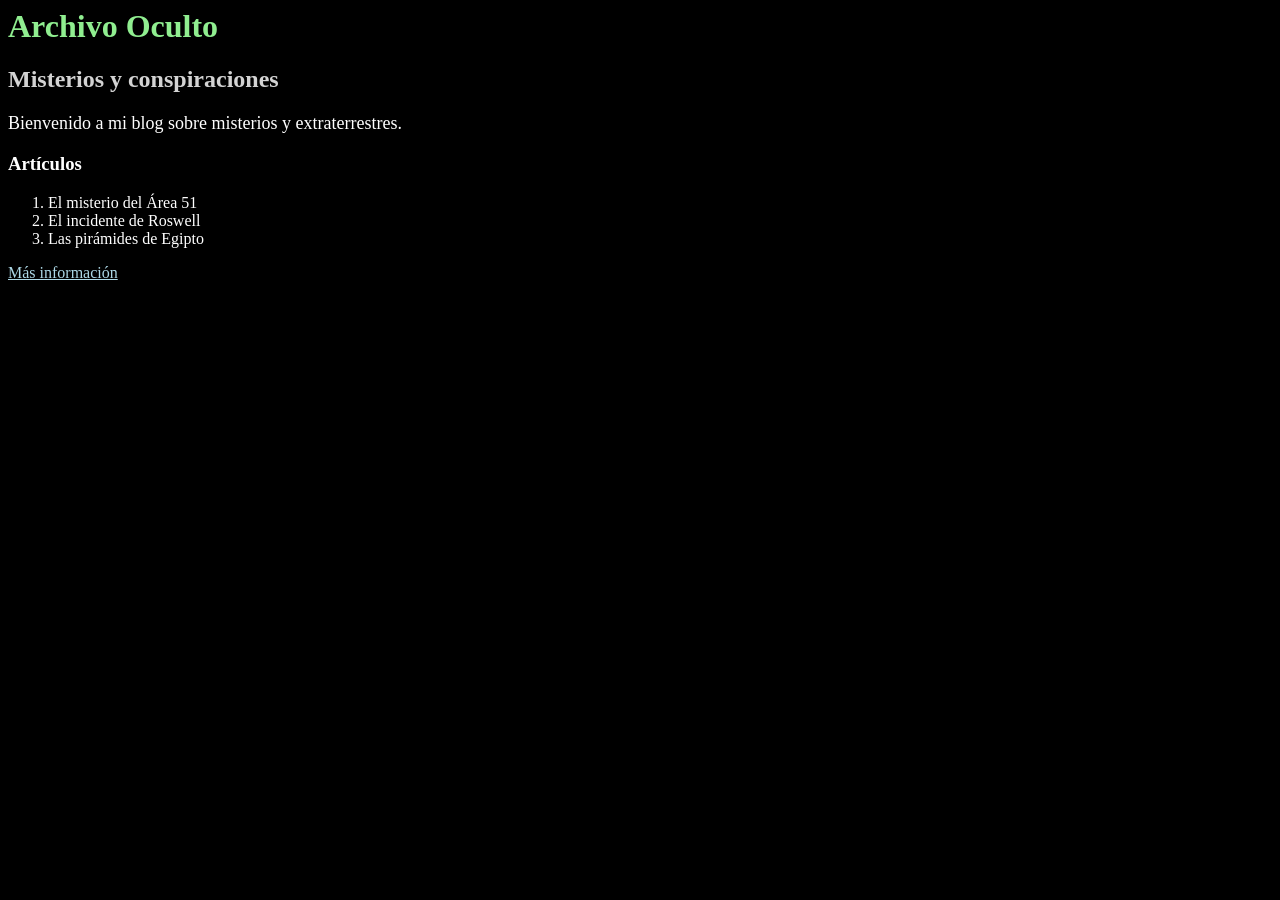
==== index.html @ ccd9ec11 "primer commit" ====
<html>
    <head>
        <link rel="stylesheet" href="styles.css">
    </head>

    <body>
        <h1>Archivo Oculto</h1>
        <h2>Misterios y conspiraciones</h2>

        <p>Bienvenido a mi blog sobre misterios y extraterrestres.</p>

        <h3>Artículos</h3>
        <ol>
            <li>El misterio del Área 51</li>
            <li>El incidente de Roswell</li>
            <li>Las pirámides de Egipto</li>
        </ol>

        <a href="https://www.wikipedia.org">Más información</a>
    </body>
</html>
---- styles.css ----
body {
    background-color: black;
    color: white;
}

h1 {
    color: lightgreen;
}

h2 {
    color: lightgray;
}

p {
    font-size: 18px;
}

a {
    color: lightblue;
}
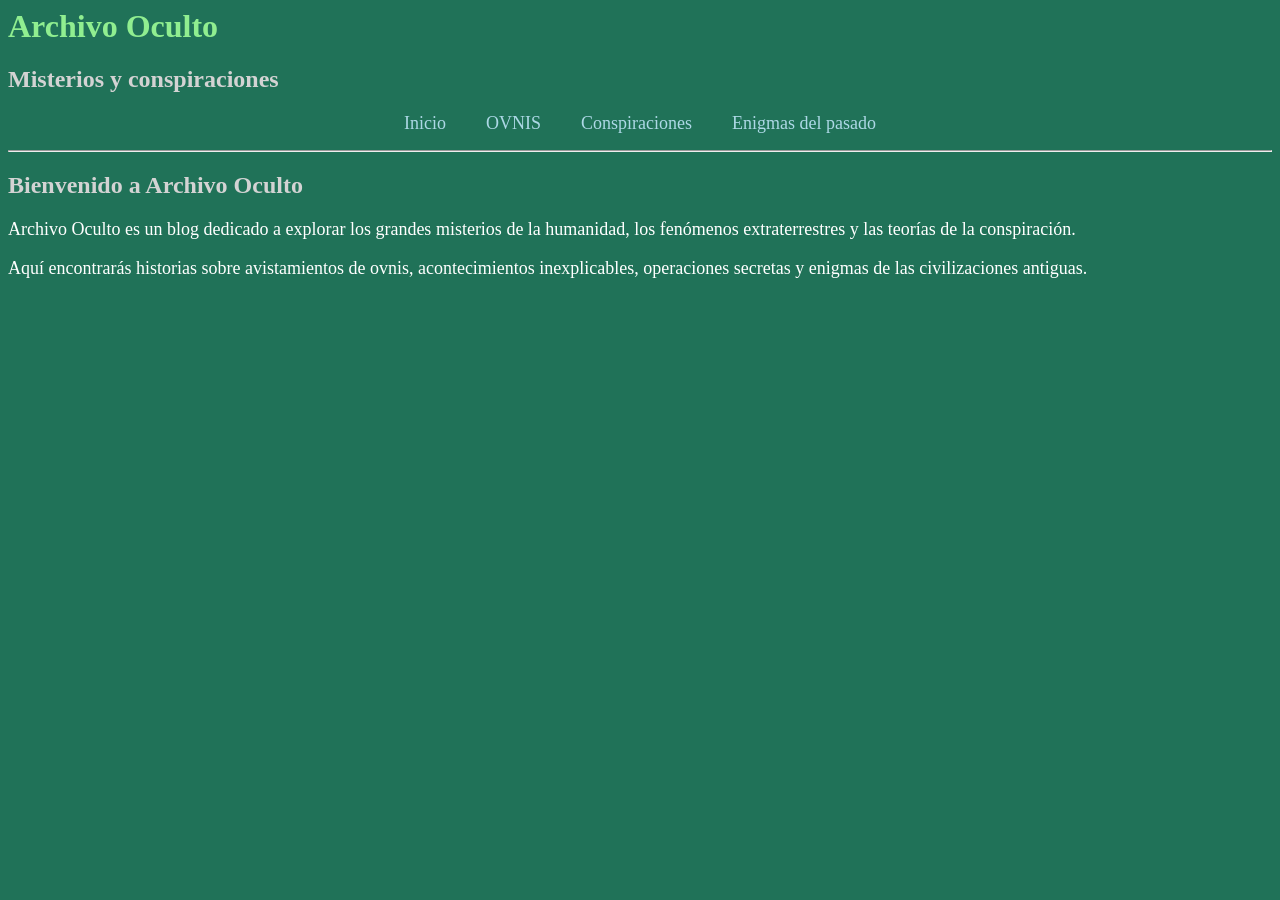
==== commit ba7dcc40: "creación apartados" ====
--- a/index.html
+++ b/index.html
@@ -1,21 +1,41 @@
+
 <html>
     <head>
+        <meta charset="UTF-8">
         <link rel="stylesheet" href="styles.css">
+        <title>Archivo Oculto</title>
     </head>
 
     <body>
         <h1>Archivo Oculto</h1>
         <h2>Misterios y conspiraciones</h2>
 
-        <p>Bienvenido a mi blog sobre misterios y extraterrestres.</p>
+        <nav>
+            <ul>
+                <li><a href="index.html">Inicio</a></li>
+                <li><a href="ovnis.html">OVNIS</a></li>
+                <li><a href="conspiraciones.html">Conspiraciones</a></li>
+                <li><a href="enigmas.html">Enigmas del pasado</a></li>
+            </ul>
+        </nav>
 
-        <h3>Artículos</h3>
-        <ol>
-            <li>El misterio del Área 51</li>
-            <li>El incidente de Roswell</li>
-            <li>Las pirámides de Egipto</li>
-        </ol>
+        <hr>
 
-        <a href="https://www.wikipedia.org">Más información</a>
+        <h2>Bienvenido a Archivo Oculto</h2>
+
+        <p>
+            Archivo Oculto es un blog dedicado a explorar
+            los grandes misterios de la humanidad,
+            los fenómenos extraterrestres y las teorías
+            de la conspiración.
+        </p>
+
+        <p>
+            Aquí encontrarás historias sobre avistamientos
+            de ovnis, acontecimientos inexplicables,
+            operaciones secretas y enigmas de las
+            civilizaciones antiguas.
+        </p>
+
     </body>
-</html>+</html>
--- a/styles.css
+++ b/styles.css
@@ -1,6 +1,7 @@
+
 body {
-    background-color: black;
-    color: white;
+    background-color: rgb(32, 114, 88);
+    color: rgb(255, 255, 255);
 }
 
 h1 {
@@ -17,4 +18,28 @@
 
 a {
     color: lightblue;
-}+}
+
+img {
+    width: 300px;
+    height: auto;
+}
+
+/* MENU DE NAVEGACION */
+
+nav ul {
+    display: flex;
+    justify-content: center;
+    gap: 40px;
+    list-style: none;
+    padding: 0;
+}
+
+nav a {
+    text-decoration: none;
+    font-size: 18px;
+}
+
+nav a:hover {
+    color: lightgreen;
+}
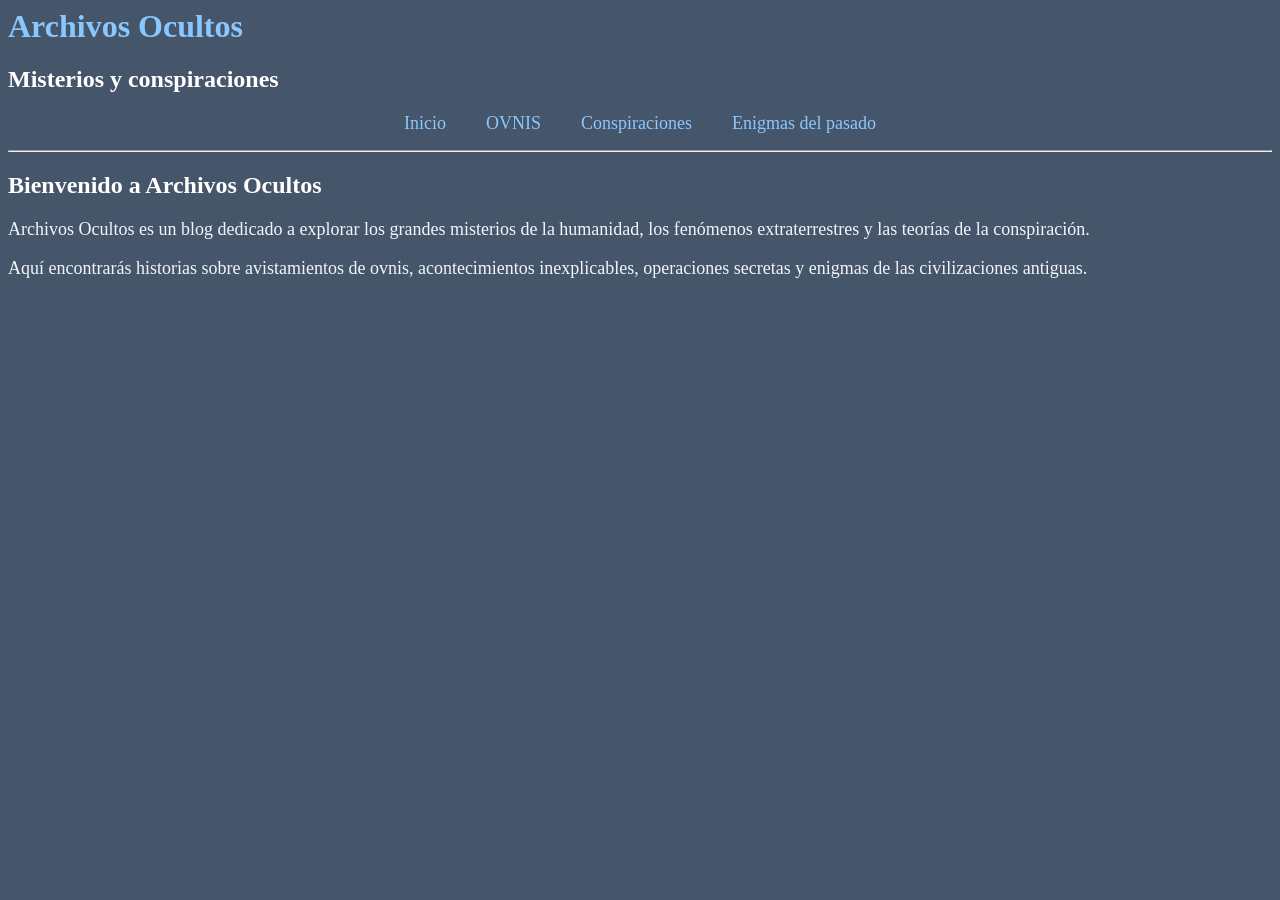
==== commit 62fdb7df: "etiquetas y filtro" ====
--- a/index.html
+++ b/index.html
@@ -3,11 +3,11 @@
     <head>
         <meta charset="UTF-8">
         <link rel="stylesheet" href="styles.css">
-        <title>Archivo Oculto</title>
+        <title>Archivos Ocultos</title>
     </head>
 
     <body>
-        <h1>Archivo Oculto</h1>
+        <h1>Archivos Ocultos</h1>
         <h2>Misterios y conspiraciones</h2>
 
         <nav>
@@ -21,10 +21,10 @@
 
         <hr>
 
-        <h2>Bienvenido a Archivo Oculto</h2>
+        <h2>Bienvenido a Archivos Ocultos</h2>
 
         <p>
-            Archivo Oculto es un blog dedicado a explorar
+            Archivos Ocultos es un blog dedicado a explorar
             los grandes misterios de la humanidad,
             los fenómenos extraterrestres y las teorías
             de la conspiración.
--- a/styles.css
+++ b/styles.css
@@ -1,15 +1,15 @@
 
 body {
-    background-color: rgb(32, 114, 88);
-    color: rgb(255, 255, 255);
+    background-color: rgb(70, 86, 106);
+    color: rgb(241, 245, 249);
 }
 
 h1 {
-    color: lightgreen;
+    color: rgb(138, 199, 255);
 }
 
 h2 {
-    color: lightgray;
+    color: white;
 }
 
 p {
@@ -17,11 +17,12 @@
 }
 
 a {
-    color: lightblue;
+    color: rgb(138, 199, 255);
 }
 
 img {
     width: 300px;
+    max-width: 100%;
     height: auto;
 }
 
@@ -30,6 +31,7 @@
 nav ul {
     display: flex;
     justify-content: center;
+    flex-wrap: wrap;
     gap: 40px;
     list-style: none;
     padding: 0;
@@ -41,5 +43,109 @@
 }
 
 nav a:hover {
-    color: lightgreen;
+    color: white;
 }
+
+/* TARJETAS DE NOTICIAS */
+
+.tarjeta {
+    background-color: rgb(89, 107, 128);
+    width: calc(100% - 40px);
+    margin: 30px auto;
+    padding: 20px;
+    border: 1px solid rgb(48, 66, 87);
+    border-radius: 10px;
+    box-sizing: border-box;
+    text-align: center;
+}
+
+.tarjeta img {
+    display: block;
+    width: 100%;
+    max-width: 600px;
+    height: auto;
+    margin: 0 auto;
+    border-radius: 5px;
+}
+
+.tarjeta h3 {
+    color: white;
+}
+
+.tarjeta p {
+    max-width: 800px;
+    margin: 20px auto;
+    text-align: left;
+}
+
+/* BOTON LEER MAS */
+
+.boton {
+    display: inline-block;
+    background-color: rgb(138, 199, 255);
+    color: rgb(48, 66, 87);
+    padding: 10px 20px;
+    border: none;
+    font-size: 16px;
+    border-radius: 5px;
+    cursor: pointer;
+}
+
+.boton:hover {
+    background-color: white;
+}
+
+/* ETIQUETAS DE LAS NOTICIAS */
+
+.etiquetas {
+    max-width: 800px;
+    margin: 25px auto 0;
+    padding-top: 15px;
+    border-top: 1px solid rgb(138, 199, 255);
+    text-align: left;
+}
+
+.etiqueta {
+    background-color: rgb(48, 66, 87);
+    color: white;
+    border: 1px solid rgb(138, 199, 255);
+    border-radius: 15px;
+    padding: 6px 12px;
+    margin: 5px;
+    font-size: 14px;
+    cursor: pointer;
+}
+
+.etiqueta:hover {
+    background-color: rgb(138, 199, 255);
+    color: rgb(48, 66, 87);
+}
+
+/* FILTROS DE NOTICIAS */
+
+.estado-filtro {
+    font-size: 16px;
+    margin-bottom: 10px;
+}
+
+.quitar-filtro {
+    background-color: rgb(138, 199, 255);
+    color: rgb(48, 66, 87);
+    border: none;
+    border-radius: 5px;
+    padding: 8px 15px;
+    cursor: pointer;
+}
+
+.quitar-filtro:hover {
+    background-color: white;
+}
+
+/* ELEMENTOS OCULTOS */
+
+.tarjeta[hidden],
+.contenido-extra[hidden],
+.estado-filtro[hidden],
+.quitar-filtro[hidden] {
+    display: none;
+}
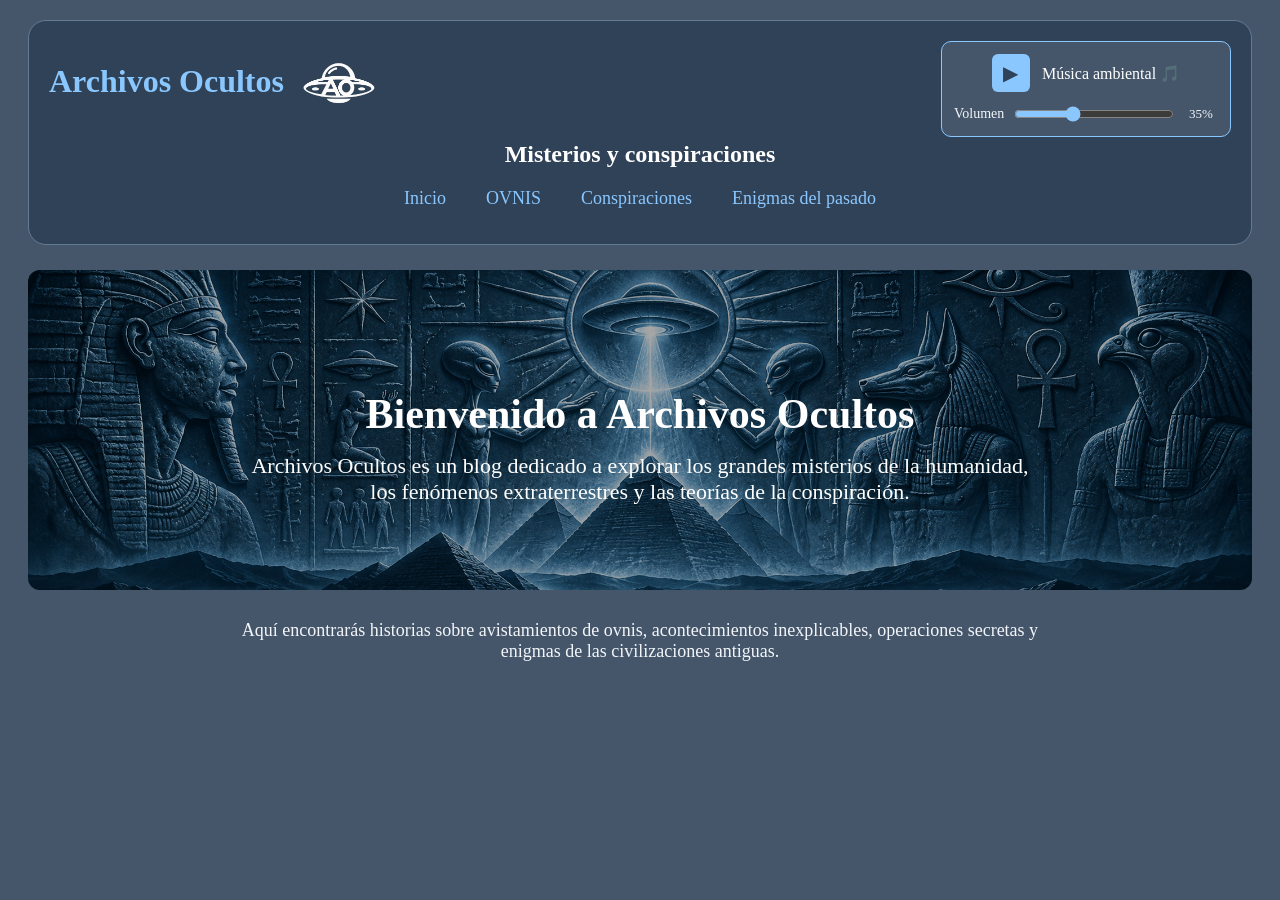
==== commit 9e8ff4d7: "actualización varios" ====
--- a/index.html
+++ b/index.html
@@ -1,34 +1,56 @@
 
-<html>
+<!DOCTYPE html>
+<html lang="es">
     <head>
         <meta charset="UTF-8">
+        <meta name="viewport" content="width=device-width, initial-scale=1.0">
         <link rel="stylesheet" href="styles.css">
-        <title>Archivos Ocultos</title>
+        <title>Archivos Ocultos - Inicio</title>
     </head>
 
     <body>
-        <h1>Archivos Ocultos</h1>
-        <h2>Misterios y conspiraciones</h2>
 
-        <nav>
-            <ul>
-                <li><a href="index.html">Inicio</a></li>
-                <li><a href="ovnis.html">OVNIS</a></li>
-                <li><a href="conspiraciones.html">Conspiraciones</a></li>
-                <li><a href="enigmas.html">Enigmas del pasado</a></li>
-            </ul>
-        </nav>
+        <header class="cabecera">
 
-        <hr>
+            <div class="marca">
+                <h1>Archivos Ocultos</h1>
+                <img src="img/logo.png" alt="Logo de Archivos Ocultos" class="logo-header">
+            </div>
 
-        <h2>Bienvenido a Archivos Ocultos</h2>
+            <h2>Misterios y conspiraciones</h2>
 
-        <p>
-            Archivos Ocultos es un blog dedicado a explorar
-            los grandes misterios de la humanidad,
-            los fenómenos extraterrestres y las teorías
-            de la conspiración.
-        </p>
+            <nav>
+                <ul>
+                    <li><a href="index.html">Inicio</a></li>
+                    <li><a href="ovnis.html">OVNIS</a></li>
+                    <li><a href="conspiraciones.html">Conspiraciones</a></li>
+                    <li><a href="enigmas.html">Enigmas del pasado</a></li>
+                </ul>
+            </nav>
+
+            <details class="musica">
+                <summary>Música ambiental 🎵</summary>
+                <div class="youtube-contenedor"></div>
+            </details>
+
+        </header>
+
+        <section class="banner-seccion">
+
+            <img src="img/banner.png" alt="Banner de Archivos Ocultos" class="banner-imagen">
+
+            <div class="banner-texto">
+                <h2>Bienvenido a Archivos Ocultos</h2>
+
+                <p>
+                    Archivos Ocultos es un blog dedicado a explorar
+                    los grandes misterios de la humanidad,
+                    los fenómenos extraterrestres y las teorías
+                    de la conspiración.
+                </p>
+            </div>
+
+        </section>
 
         <p>
             Aquí encontrarás historias sobre avistamientos
@@ -37,5 +59,7 @@
             civilizaciones antiguas.
         </p>
 
+        <script src="script.js"></script>
+
     </body>
 </html>
--- a/styles.css
+++ b/styles.css
@@ -4,13 +4,49 @@
     color: rgb(241, 245, 249);
 }
 
+/* CABECERA */
+
+.cabecera {
+    position: relative;
+    z-index: 10;
+    background-color: rgb(48, 66, 87);
+    width: calc(100% - 40px);
+    margin: 20px auto 25px;
+    padding: 20px;
+    border: 1px solid rgb(100, 123, 148);
+    border-radius: 18px;
+    box-sizing: border-box;
+    text-align: center;
+}
+
+/* NOMBRE Y LOGO */
+
+.marca {
+    display: flex;
+    align-items: center;
+    justify-content: flex-start;
+    gap: 15px;
+}
+
 h1 {
     color: rgb(138, 199, 255);
+    margin: 0;
+}
+
+.logo-header {
+    width: 80px;
+    height: auto;
 }
 
 h2 {
     color: white;
 }
+
+.cabecera h2 {
+    margin: 20px 0;
+}
+
+/* TEXTOS GENERALES */
 
 p {
     font-size: 18px;
@@ -35,6 +71,7 @@
     gap: 40px;
     list-style: none;
     padding: 0;
+    margin: 15px 0;
 }
 
 nav a {
@@ -44,6 +81,142 @@
 
 nav a:hover {
     color: white;
+}
+
+/* REPRODUCTOR DE MUSICA */
+
+.musica {
+    position: absolute;
+    top: 20px;
+    right: 20px;
+    width: 290px;
+    background-color: rgb(70, 86, 106);
+    border: 1px solid rgb(138, 199, 255);
+    border-radius: 10px;
+    padding: 12px;
+    box-sizing: border-box;
+    z-index: 20;
+}
+
+/* PRIMERA FILA */
+
+.musica-encabezado {
+    display: flex;
+    justify-content: center;
+    align-items: center;
+    gap: 12px;
+}
+
+.musica-encabezado span {
+    color: white;
+    font-size: 16px;
+}
+
+/* BOTON PLAY Y PAUSA */
+
+.boton-musica {
+    width: 38px;
+    height: 38px;
+    background-color: rgb(138, 199, 255);
+    color: rgb(48, 66, 87);
+    border: none;
+    border-radius: 6px;
+    font-size: 20px;
+    cursor: pointer;
+}
+
+.boton-musica:hover {
+    background-color: white;
+}
+
+.boton-musica:focus-visible {
+    outline: 2px solid white;
+    outline-offset: 3px;
+}
+
+/* SEGUNDA FILA: VOLUMEN */
+
+.controles-volumen {
+    display: flex;
+    align-items: center;
+    gap: 8px;
+    margin-top: 12px;
+}
+
+.controles-volumen label {
+    font-size: 14px;
+}
+
+.controles-volumen input {
+    flex: 1;
+    min-width: 0;
+    accent-color: rgb(138, 199, 255);
+    cursor: pointer;
+}
+
+.controles-volumen span {
+    font-size: 13px;
+    min-width: 34px;
+}
+
+/* PRESENTACION DE LAS SECCIONES */
+
+body > h2 {
+    text-align: center;
+}
+
+body > p {
+    text-align: center;
+    max-width: 800px;
+    margin: 20px auto;
+}
+
+/* BANNERS */
+
+.banner-seccion {
+    position: relative;
+    width: calc(100% - 40px);
+    margin: 0 auto 30px;
+    border-radius: 12px;
+    overflow: hidden;
+}
+
+.banner-imagen {
+    display: block;
+    width: 100%;
+    max-width: none;
+    height: 320px;
+    object-fit: cover;
+}
+
+.banner-texto {
+    position: absolute;
+    top: 0;
+    left: 0;
+    width: 100%;
+    height: 100%;
+    background-color: rgba(0, 0, 0, 0.35);
+    display: flex;
+    flex-direction: column;
+    justify-content: center;
+    align-items: center;
+    padding: 20px;
+    box-sizing: border-box;
+    text-align: center;
+}
+
+.banner-texto h2 {
+    margin-bottom: 15px;
+    font-size: 42px;
+    color: white;
+}
+
+.banner-texto p {
+    max-width: 800px;
+    margin: 0;
+    font-size: 22px;
+    color: white;
+    text-align: center;
 }
 
 /* TARJETAS DE NOTICIAS */
@@ -95,7 +268,7 @@
     background-color: white;
 }
 
-/* ETIQUETAS DE LAS NOTICIAS */
+/* ETIQUETAS */
 
 .etiquetas {
     max-width: 800px;
@@ -121,7 +294,7 @@
     color: rgb(48, 66, 87);
 }
 
-/* FILTROS DE NOTICIAS */
+/* FILTROS */
 
 .estado-filtro {
     font-size: 16px;
@@ -149,3 +322,44 @@
 .quitar-filtro[hidden] {
     display: none;
 }
+
+/* ADAPTACION A MOVILES */
+
+@media (max-width: 768px) {
+
+    h1 {
+        font-size: 24px;
+    }
+
+    .logo-header {
+        width: 55px;
+    }
+
+    .marca {
+        gap: 8px;
+        flex-wrap: wrap;
+    }
+
+    nav ul {
+        gap: 15px;
+    }
+
+    .musica {
+        position: static;
+        width: 100%;
+        max-width: 290px;
+        margin: 15px auto 0;
+    }
+
+    .banner-imagen {
+        height: 250px;
+    }
+
+    .banner-texto h2 {
+        font-size: 30px;
+    }
+
+    .banner-texto p {
+        font-size: 18px;
+    }
+}
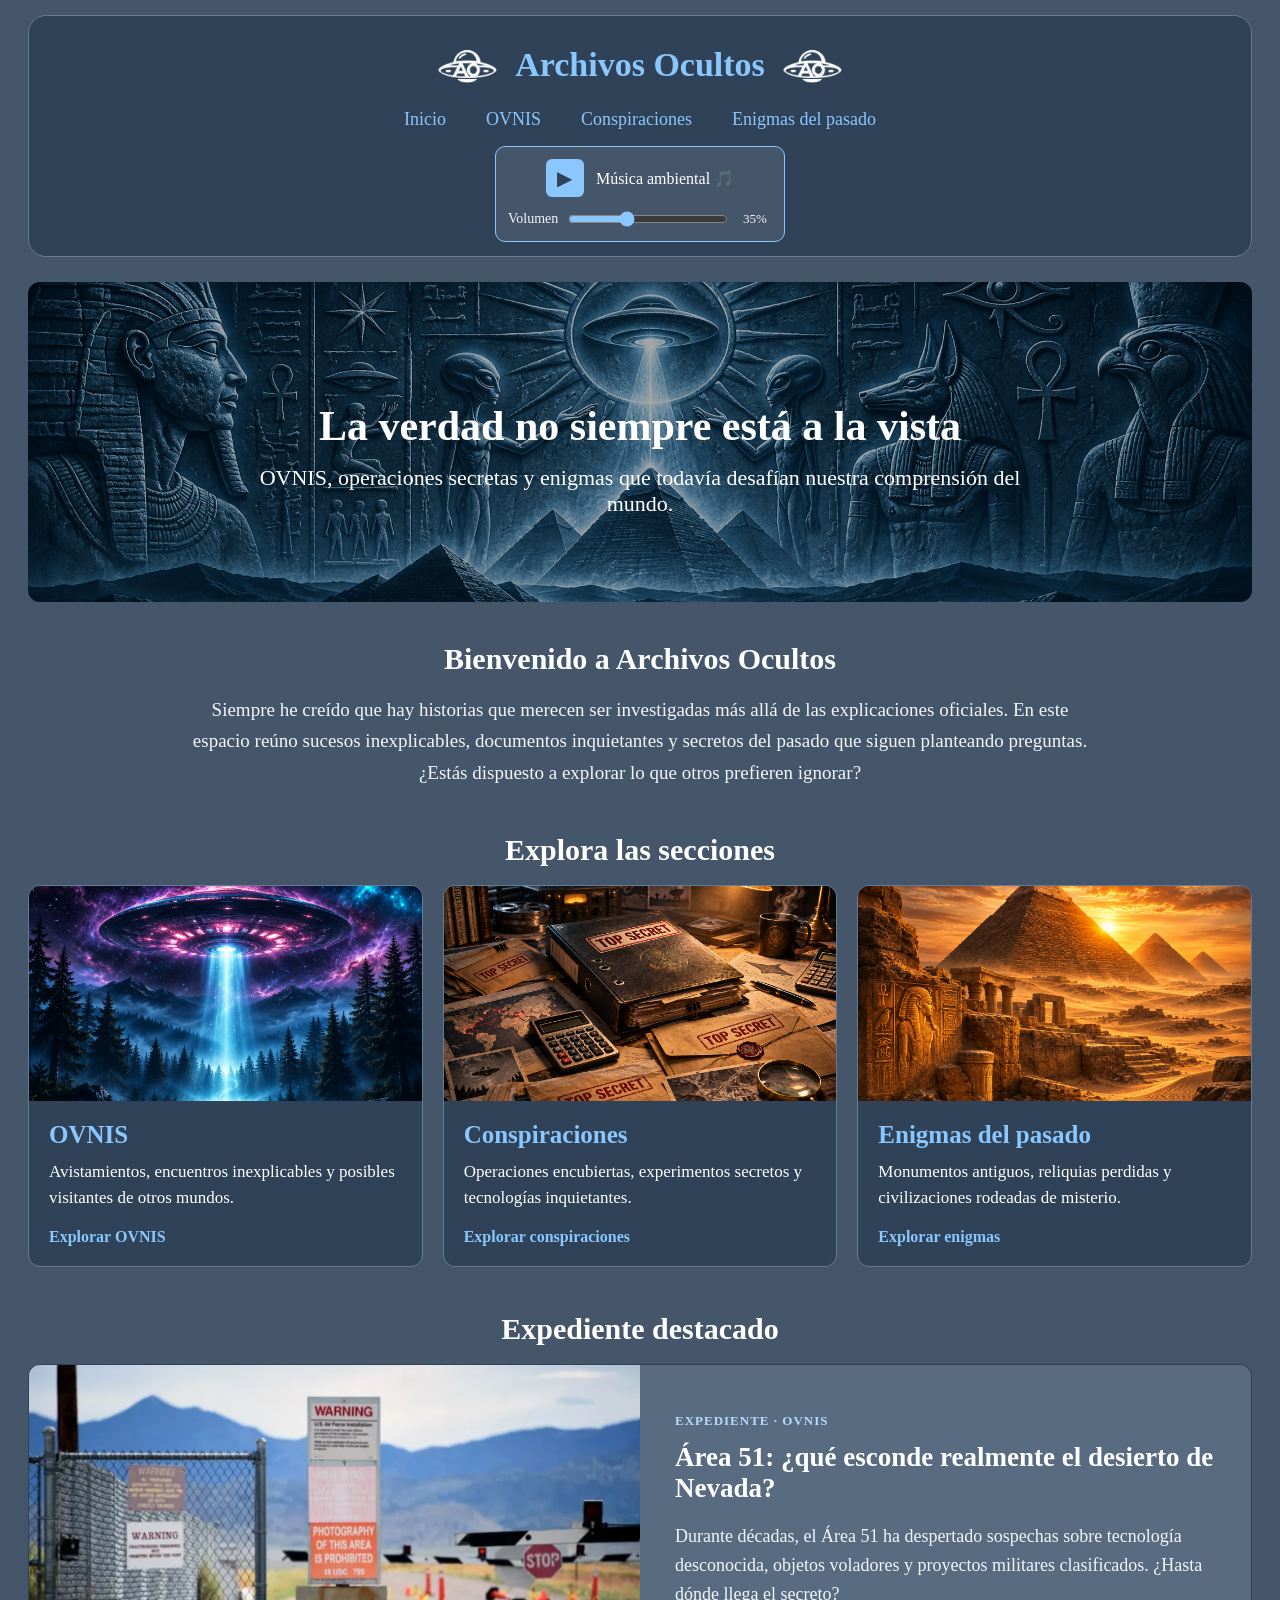
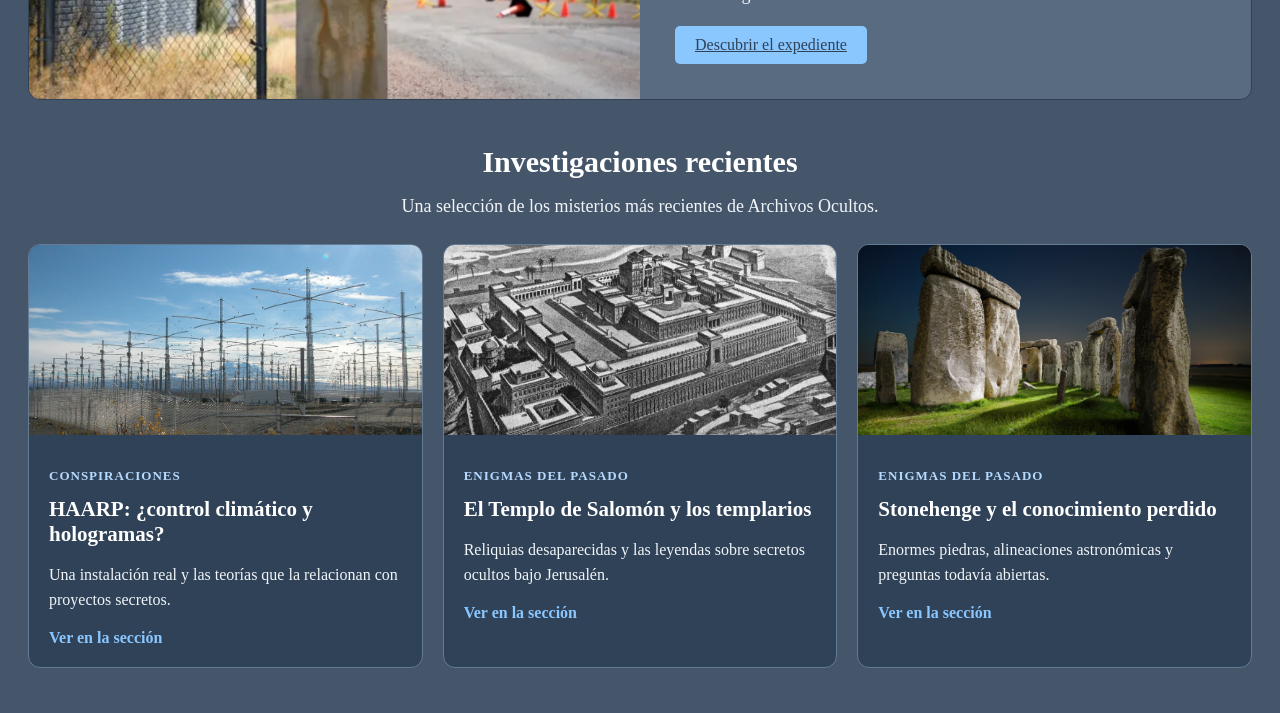
==== commit 65a2453e: "cambios inicio" ====
--- a/index.html
+++ b/index.html
@@ -1,65 +1,167 @@
 
 <!DOCTYPE html>
 <html lang="es">
-    <head>
-        <meta charset="UTF-8">
-        <meta name="viewport" content="width=device-width, initial-scale=1.0">
-        <link rel="stylesheet" href="styles.css">
-        <title>Archivos Ocultos - Inicio</title>
-    </head>
+<head>
+    <meta charset="UTF-8">
+    <meta name="viewport" content="width=device-width, initial-scale=1.0">
+    <link rel="stylesheet" href="styles.css">
+    <link rel="stylesheet" href="inicio.css">
+    <title>Archivos Ocultos - Inicio</title>
+</head>
+<body>
+    <header class="cabecera">
+        <div class="marca">
+            <h1>Archivos Ocultos</h1>
+            <img src="img/logo.png" alt="Logo de Archivos Ocultos" class="logo-header">
+        </div>
 
-    <body>
+        <h2>Misterios y conspiraciones</h2>
 
-        <header class="cabecera">
+        <nav>
+            <ul>
+                <li><a href="index.html">Inicio</a></li>
+                <li><a href="ovnis.html">OVNIS</a></li>
+                <li><a href="conspiraciones.html">Conspiraciones</a></li>
+                <li><a href="enigmas.html">Enigmas del pasado</a></li>
+            </ul>
+        </nav>
 
-            <div class="marca">
-                <h1>Archivos Ocultos</h1>
-                <img src="img/logo.png" alt="Logo de Archivos Ocultos" class="logo-header">
-            </div>
+        <details class="musica">
+            <summary>Música ambiental 🎵</summary>
+            <div class="youtube-contenedor"></div>
+        </details>
+    </header>
 
-            <h2>Misterios y conspiraciones</h2>
+    <section class="banner-seccion">
+        <img src="img/banner.png" alt="Paisaje espacial de Archivos Ocultos" class="banner-imagen">
+        <div class="banner-texto">
+            <h2>La verdad no siempre está a la vista</h2>
+            <p>OVNIS, operaciones secretas y enigmas que todavía desafían nuestra comprensión del mundo.</p>
+        </div>
+    </section>
 
-            <nav>
-                <ul>
-                    <li><a href="index.html">Inicio</a></li>
-                    <li><a href="ovnis.html">OVNIS</a></li>
-                    <li><a href="conspiraciones.html">Conspiraciones</a></li>
-                    <li><a href="enigmas.html">Enigmas del pasado</a></li>
-                </ul>
-            </nav>
-
-            <details class="musica">
-                <summary>Música ambiental 🎵</summary>
-                <div class="youtube-contenedor"></div>
-            </details>
-
-        </header>
-
-        <section class="banner-seccion">
-
-            <img src="img/banner.png" alt="Banner de Archivos Ocultos" class="banner-imagen">
-
-            <div class="banner-texto">
-                <h2>Bienvenido a Archivos Ocultos</h2>
-
-                <p>
-                    Archivos Ocultos es un blog dedicado a explorar
-                    los grandes misterios de la humanidad,
-                    los fenómenos extraterrestres y las teorías
-                    de la conspiración.
-                </p>
-            </div>
-
+    <!-- Conservar la música al abrir enlaces de la portada -->
+    <main class="inicio" onclick="
+        const enlace = event.target.closest('a[data-navegacion]');
+        if (enlace && event.button === 0 && !event.ctrlKey && !event.metaKey && !event.shiftKey && !event.altKey && typeof cargarPagina === 'function') {
+            event.preventDefault();
+            cargarPagina(enlace.href, true);
+        }
+    ">
+        <section class="inicio-introduccion">
+            <h2>Bienvenido a Archivos Ocultos</h2>
+            <p>
+                Siempre he creído que hay historias que merecen ser investigadas más allá de las explicaciones oficiales.
+                En este espacio reúno sucesos inexplicables, documentos inquietantes y secretos del pasado que siguen
+                planteando preguntas. ¿Estás dispuesto a explorar lo que otros prefieren ignorar?
+            </p>
         </section>
 
-        <p>
-            Aquí encontrarás historias sobre avistamientos
-            de ovnis, acontecimientos inexplicables,
-            operaciones secretas y enigmas de las
-            civilizaciones antiguas.
-        </p>
+        <section class="inicio-bloque" aria-labelledby="explorar-archivos">
+            <h2 id="explorar-archivos">Explora las secciones</h2>
 
-        <script src="script.js"></script>
+            <div class="inicio-categorias">
 
-    </body>
+                <a class="inicio-categoria" href="ovnis.html" data-navegacion>
+                    <img src="img/inicio-ovnis.png" alt="Instalaciones relacionadas con el Área 51">
+
+                    <div class="inicio-categoria-texto">
+                        <h3>OVNIS</h3>
+                        <p>Avistamientos, encuentros inexplicables y posibles visitantes de otros mundos.</p>
+                        <span class="inicio-enlace">Explorar OVNIS</span>
+                    </div>
+                </a>
+
+                <a class="inicio-categoria" href="conspiraciones.html" data-navegacion>
+                    <img src="img/inicio-conspiraciones.png" alt="Antenas del proyecto HAARP">
+
+                    <div class="inicio-categoria-texto">
+                        <h3>Conspiraciones</h3>
+                        <p>Operaciones encubiertas, experimentos secretos y tecnologías inquietantes.</p>
+                        <span class="inicio-enlace">Explorar conspiraciones</span>
+                    </div>
+                </a>
+
+                <a class="inicio-categoria" href="enigmas.html" data-navegacion>
+                    <img src="img/inicio-enigmas.png" alt="Monumento prehistórico de Stonehenge">
+
+                    <div class="inicio-categoria-texto">
+                        <h3>Enigmas del pasado</h3>
+                        <p>Monumentos antiguos, reliquias perdidas y civilizaciones rodeadas de misterio.</p>
+                        <span class="inicio-enlace">Explorar enigmas</span>
+                    </div>
+                </a>
+
+            </div>
+        </section>
+
+        <section class="inicio-bloque" aria-labelledby="expediente-destacado">
+            <h2 id="expediente-destacado">Expediente destacado</h2>
+
+            <article class="inicio-destacado">
+                <img src="img/area51.png" alt="Entrada a una instalación militar en el desierto de Nevada">
+
+                <div class="inicio-destacado-texto">
+                    <p class="inicio-categoria-pequena">EXPEDIENTE · OVNIS</p>
+
+                    <h3>Área 51: ¿qué esconde realmente el desierto de Nevada?</h3>
+
+                    <p>
+                        Durante décadas, el Área 51 ha despertado sospechas sobre tecnología desconocida,
+                        objetos voladores y proyectos militares clasificados. ¿Hasta dónde llega el secreto?
+                    </p>
+
+                    <a class="boton" href="ovnis.html" data-navegacion>Descubrir el expediente</a>
+                </div>
+            </article>
+        </section>
+
+        <section class="inicio-bloque" aria-labelledby="investigaciones-recientes">
+            <h2 id="investigaciones-recientes">Investigaciones recientes</h2>
+
+            <p class="inicio-descripcion">
+                Una selección de los misterios más recientes de Archivos Ocultos.
+            </p>
+
+            <div class="inicio-novedades">
+
+                <article class="inicio-novedad">
+                    <img src="img/haarp.png" alt="Instalaciones del proyecto HAARP en Alaska">
+
+                    <div class="inicio-novedad-texto">
+                        <p class="inicio-categoria-pequena">CONSPIRACIONES</p>
+                        <h3>HAARP: ¿control climático y hologramas?</h3>
+                        <p>Una instalación real y las teorías que la relacionan con proyectos secretos.</p>
+                        <a href="conspiraciones.html" data-navegacion>Ver en la sección</a>
+                    </div>
+                </article>
+
+                <article class="inicio-novedad">
+                    <img src="img/templo-salomon.png" alt="Representación histórica del Templo de Salomón">
+
+                    <div class="inicio-novedad-texto">
+                        <p class="inicio-categoria-pequena">ENIGMAS DEL PASADO</p>
+                        <h3>El Templo de Salomón y los templarios</h3>
+                        <p>Reliquias desaparecidas y las leyendas sobre secretos ocultos bajo Jerusalén.</p>
+                        <a href="enigmas.html" data-navegacion>Ver en la sección</a>
+                    </div>
+                </article>
+
+                <article class="inicio-novedad">
+                    <img src="img/stonehenge.png" alt="Círculo de piedras de Stonehenge">
+
+                    <div class="inicio-novedad-texto">
+                        <p class="inicio-categoria-pequena">ENIGMAS DEL PASADO</p>
+                        <h3>Stonehenge y el conocimiento perdido</h3>
+                        <p>Enormes piedras, alineaciones astronómicas y preguntas todavía abiertas.</p>
+                        <a href="enigmas.html" data-navegacion>Ver en la sección</a>
+                    </div>
+                </article>
+
+            </div>
+        </section>
+    </main>
+
+    <script src="script.js"></script>
+</body>
 </html>
--- a/styles.css
+++ b/styles.css
@@ -1,52 +1,78 @@
+/* Configurar el fondo y el texto */
 
 body {
     background-color: rgb(70, 86, 106);
     color: rgb(241, 245, 249);
 }
 
-/* CABECERA */
+/* Compactar la cabecera */
 
 .cabecera {
     position: relative;
     z-index: 10;
     background-color: rgb(48, 66, 87);
     width: calc(100% - 40px);
-    margin: 20px auto 25px;
-    padding: 20px;
+    margin: 15px auto 25px;
+    padding: 16px 20px 14px;
     border: 1px solid rgb(100, 123, 148);
     border-radius: 18px;
     box-sizing: border-box;
     text-align: center;
 }
 
-/* NOMBRE Y LOGO */
+/* Centrar el nombre y los dos logos */
 
 .marca {
     display: flex;
     align-items: center;
-    justify-content: flex-start;
+    justify-content: center;
     gap: 15px;
 }
+
+/* Mostrar el segundo logo a la izquierda */
+
+.marca::before {
+    content: "";
+    display: block;
+    width: 65px;
+    height: 65px;
+    flex-shrink: 0;
+    background-image: url("img/logo.png");
+    background-repeat: no-repeat;
+    background-position: center;
+    background-size: contain;
+}
+
+/* Configurar el titulo principal */
 
 h1 {
     color: rgb(138, 199, 255);
     margin: 0;
 }
 
+.marca h1 {
+    font-size: 34px;
+}
+
+/* Configurar el logo de la derecha */
+
 .logo-header {
-    width: 80px;
+    width: 65px;
     height: auto;
-}
+    flex-shrink: 0;
+}
+
+/* Ocultar el subtitulo antiguo */
+
+.cabecera > h2 {
+    display: none;
+}
+
+/* Configurar los textos generales */
 
 h2 {
     color: white;
 }
-
-.cabecera h2 {
-    margin: 20px 0;
-}
-
-/* TEXTOS GENERALES */
 
 p {
     font-size: 18px;
@@ -62,7 +88,7 @@
     height: auto;
 }
 
-/* MENU DE NAVEGACION */
+/* Centrar el menu de navegacion */
 
 nav ul {
     display: flex;
@@ -71,7 +97,7 @@
     gap: 40px;
     list-style: none;
     padding: 0;
-    margin: 15px 0;
+    margin: 12px 0 0;
 }
 
 nav a {
@@ -83,12 +109,12 @@
     color: white;
 }
 
-/* REPRODUCTOR DE MUSICA */
+/* Posicionar el reproductor musical */
 
 .musica {
     position: absolute;
-    top: 20px;
-    right: 20px;
+    top: 16px;
+    right: 18px;
     width: 290px;
     background-color: rgb(70, 86, 106);
     border: 1px solid rgb(138, 199, 255);
@@ -98,7 +124,7 @@
     z-index: 20;
 }
 
-/* PRIMERA FILA */
+/* Alinear los elementos del reproductor */
 
 .musica-encabezado {
     display: flex;
@@ -112,7 +138,7 @@
     font-size: 16px;
 }
 
-/* BOTON PLAY Y PAUSA */
+/* Configurar el boton de reproduccion */
 
 .boton-musica {
     width: 38px;
@@ -134,7 +160,7 @@
     outline-offset: 3px;
 }
 
-/* SEGUNDA FILA: VOLUMEN */
+/* Configurar el control de volumen */
 
 .controles-volumen {
     display: flex;
@@ -159,7 +185,7 @@
     min-width: 34px;
 }
 
-/* PRESENTACION DE LAS SECCIONES */
+/* Centrar la presentacion de las secciones */
 
 body > h2 {
     text-align: center;
@@ -171,7 +197,7 @@
     margin: 20px auto;
 }
 
-/* BANNERS */
+/* Configurar los banners */
 
 .banner-seccion {
     position: relative;
@@ -219,7 +245,7 @@
     text-align: center;
 }
 
-/* TARJETAS DE NOTICIAS */
+/* Configurar las tarjetas de noticias */
 
 .tarjeta {
     background-color: rgb(89, 107, 128);
@@ -251,7 +277,7 @@
     text-align: left;
 }
 
-/* BOTON LEER MAS */
+/* Configurar los botones de las noticias */
 
 .boton {
     display: inline-block;
@@ -268,7 +294,7 @@
     background-color: white;
 }
 
-/* ETIQUETAS */
+/* Configurar las etiquetas */
 
 .etiquetas {
     max-width: 800px;
@@ -294,7 +320,7 @@
     color: rgb(48, 66, 87);
 }
 
-/* FILTROS */
+/* Configurar los filtros */
 
 .estado-filtro {
     font-size: 16px;
@@ -314,7 +340,7 @@
     background-color: white;
 }
 
-/* ELEMENTOS OCULTOS */
+/* Ocultar los elementos desactivados */
 
 .tarjeta[hidden],
 .contenido-extra[hidden],
@@ -323,32 +349,51 @@
     display: none;
 }
 
-/* ADAPTACION A MOVILES */
-
-@media (max-width: 768px) {
-
-    h1 {
-        font-size: 24px;
-    }
-
-    .logo-header {
-        width: 55px;
-    }
-
-    .marca {
-        gap: 8px;
-        flex-wrap: wrap;
-    }
-
-    nav ul {
-        gap: 15px;
-    }
+/* Adaptar la cabecera a pantallas medianas */
+
+@media (max-width: 1280px) {
 
     .musica {
         position: static;
         width: 100%;
         max-width: 290px;
-        margin: 15px auto 0;
+        margin: 16px auto 0;
+    }
+
+}
+
+/* Adaptar el diseño a moviles */
+
+@media (max-width: 768px) {
+
+    .cabecera {
+        width: calc(100% - 20px);
+        padding: 14px 12px;
+    }
+
+    .marca {
+        gap: 8px;
+    }
+
+    .marca h1 {
+        font-size: 20px;
+    }
+
+    .marca::before {
+        width: 38px;
+        height: 38px;
+    }
+
+    .logo-header {
+        width: 38px;
+    }
+
+    nav ul {
+        gap: 15px;
+    }
+
+    nav a {
+        font-size: 16px;
     }
 
     .banner-imagen {
@@ -362,4 +407,241 @@
     .banner-texto p {
         font-size: 18px;
     }
-}
+
+}
+
+/* Configurar la portada sin modificar las otras secciones */
+
+.inicio {
+    width: calc(100% - 40px);
+    margin: 0 auto 45px;
+}
+
+.inicio .inicio-introduccion {
+    max-width: 900px;
+    margin: 40px auto 45px;
+    text-align: center;
+}
+
+.inicio .inicio-introduccion h2,
+.inicio .inicio-bloque > h2 {
+    color: white;
+    font-size: 30px;
+    margin: 0 0 18px;
+    text-align: center;
+}
+
+.inicio .inicio-introduccion p {
+    margin: 0;
+    font-size: 19px;
+    line-height: 1.65;
+}
+
+.inicio .inicio-bloque {
+    margin: 45px 0;
+}
+
+.inicio .inicio-descripcion {
+    text-align: center;
+    max-width: 800px;
+    margin: -4px auto 24px;
+    line-height: 1.5;
+}
+
+/* Mostrar las tres categorías de Inicio */
+
+.inicio .inicio-categorias {
+    display: grid;
+    grid-template-columns: repeat(3, minmax(0, 1fr));
+    gap: 20px;
+}
+
+.inicio .inicio-categoria {
+    display: block;
+    overflow: hidden;
+    border-radius: 12px;
+    border: 1px solid rgb(100, 123, 148);
+    background-color: rgb(48, 66, 87);
+    color: white;
+    text-decoration: none;
+    transition: transform 0.2s, border-color 0.2s;
+}
+
+.inicio .inicio-categoria:hover {
+    transform: translateY(-4px);
+    border-color: rgb(138, 199, 255);
+}
+
+.inicio .inicio-categoria:focus-visible,
+.inicio .inicio-novedad a:focus-visible {
+    outline: 2px solid rgb(138, 199, 255);
+    outline-offset: 3px;
+}
+
+.inicio .inicio-categoria img {
+    display: block;
+    width: 100%;
+    max-width: none;
+    height: 215px;
+    object-fit: cover;
+}
+
+.inicio .inicio-categoria-texto {
+    padding: 20px;
+}
+
+.inicio .inicio-categoria h3 {
+    color: rgb(138, 199, 255);
+    margin: 0 0 10px;
+    font-size: 25px;
+}
+
+.inicio .inicio-categoria p {
+    font-size: 17px;
+    line-height: 1.5;
+    margin: 0 0 18px;
+}
+
+.inicio .inicio-enlace {
+    color: rgb(138, 199, 255);
+    font-size: 16px;
+    font-weight: bold;
+}
+
+/* Mostrar el expediente destacado */
+
+.inicio .inicio-destacado {
+    display: grid;
+    grid-template-columns: minmax(0, 1fr) minmax(0, 1fr);
+    overflow: hidden;
+    background-color: rgb(89, 107, 128);
+    border: 1px solid rgb(48, 66, 87);
+    border-radius: 12px;
+}
+
+.inicio .inicio-destacado > img {
+    display: block;
+    width: 100%;
+    max-width: none;
+    height: 100%;
+    min-height: 320px;
+    object-fit: cover;
+}
+
+.inicio .inicio-destacado-texto {
+    padding: 35px;
+    align-self: center;
+}
+
+.inicio .inicio-categoria-pequena {
+    color: rgb(182, 218, 255);
+    font-size: 13px;
+    font-weight: bold;
+    letter-spacing: 1px;
+}
+
+.inicio .inicio-destacado h3 {
+    color: white;
+    font-size: 27px;
+    margin: 12px 0;
+}
+
+.inicio .inicio-destacado-texto > p:not(.inicio-categoria-pequena) {
+    font-size: 18px;
+    line-height: 1.6;
+}
+
+/* Mostrar las investigaciones recientes */
+
+.inicio .inicio-novedades {
+    display: grid;
+    grid-template-columns: repeat(3, minmax(0, 1fr));
+    gap: 20px;
+}
+
+.inicio .inicio-novedad {
+    overflow: hidden;
+    border: 1px solid rgb(100, 123, 148);
+    border-radius: 12px;
+    background-color: rgb(48, 66, 87);
+}
+
+.inicio .inicio-novedad > img {
+    display: block;
+    width: 100%;
+    max-width: none;
+    height: 190px;
+    object-fit: cover;
+}
+
+.inicio .inicio-novedad-texto {
+    padding: 20px;
+}
+
+.inicio .inicio-novedad h3 {
+    font-size: 21px;
+    color: white;
+    margin: 9px 0;
+}
+
+.inicio .inicio-novedad-texto > p:not(.inicio-categoria-pequena) {
+    font-size: 16px;
+    line-height: 1.55;
+}
+
+.inicio .inicio-novedad a {
+    font-weight: bold;
+    text-decoration: none;
+}
+
+.inicio .inicio-novedad a:hover {
+    color: white;
+    text-decoration: underline;
+}
+
+/* Adaptar Inicio a tabletas */
+
+@media (max-width: 900px) {
+    .inicio .inicio-categorias,
+    .inicio .inicio-novedades {
+        grid-template-columns: repeat(2, minmax(0, 1fr));
+    }
+
+    .inicio .inicio-destacado {
+        grid-template-columns: 1fr;
+    }
+
+    .inicio .inicio-destacado > img {
+        height: 290px;
+        min-height: 0;
+    }
+}
+
+/* Adaptar Inicio a móviles */
+
+@media (max-width: 768px) {
+    .inicio .inicio-introduccion h2,
+    .inicio .inicio-bloque > h2 {
+        font-size: 25px;
+    }
+}
+
+@media (max-width: 600px) {
+    .inicio {
+        width: calc(100% - 20px);
+    }
+
+    .inicio .inicio-categorias,
+    .inicio .inicio-novedades {
+        grid-template-columns: 1fr;
+    }
+
+    .inicio .inicio-categoria img,
+    .inicio .inicio-novedad > img {
+        height: 205px;
+    }
+
+    .inicio .inicio-destacado-texto {
+        padding: 22px;
+    }
+}
